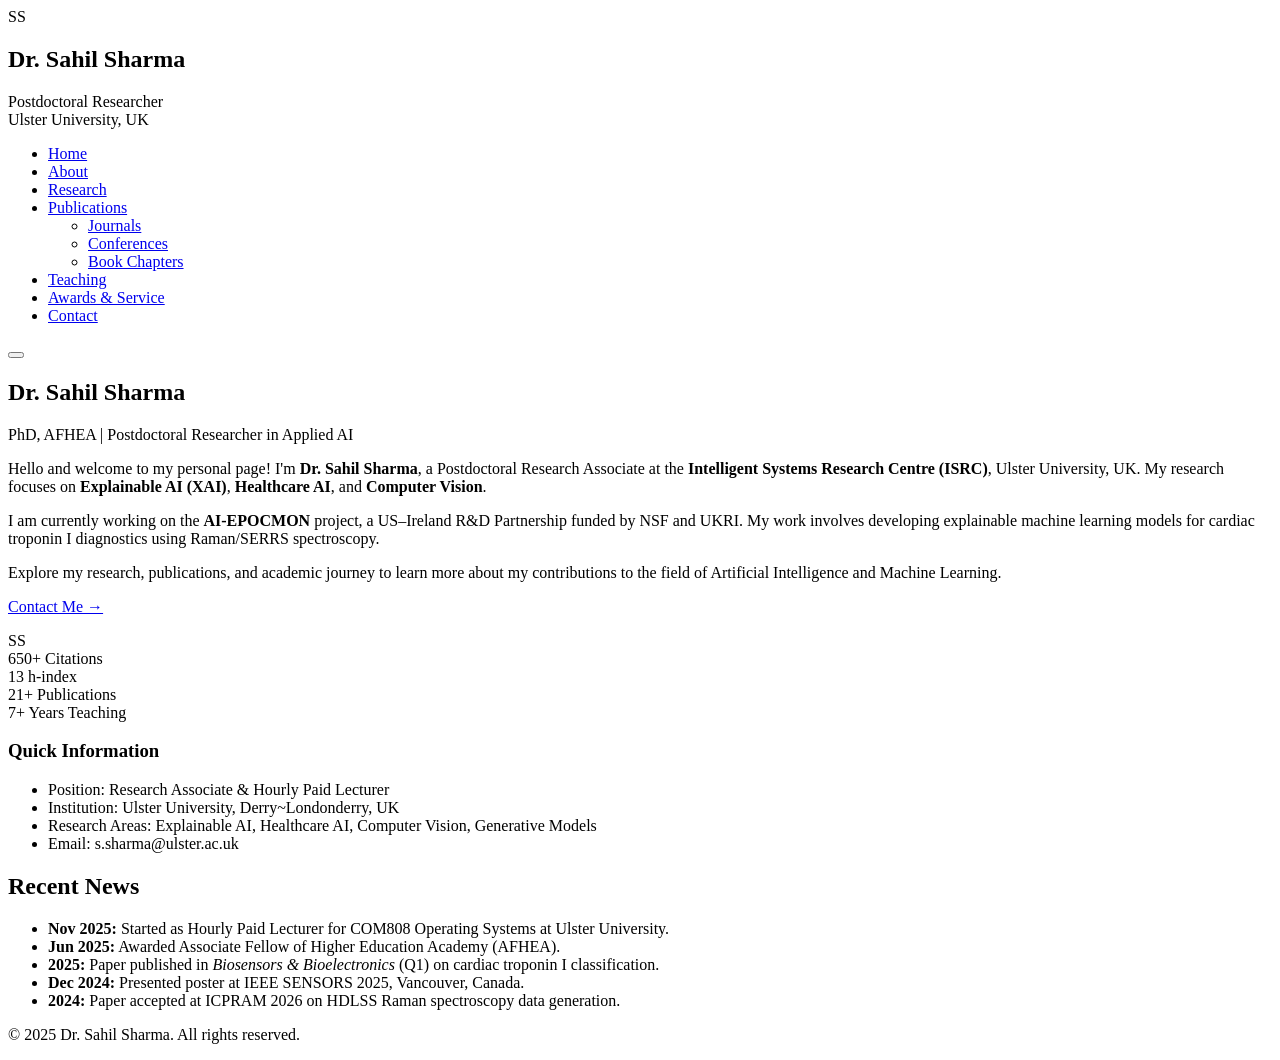
==== index.html @ d1b7b817 "Add files via upload" ====
<!DOCTYPE html>
<html lang="en">
<head>
  <meta charset="UTF-8">
  <meta name="viewport" content="width=device-width, initial-scale=1.0">
  <meta name="description" content="Dr. Sahil Sharma - Postdoctoral Researcher at Ulster University specializing in Explainable AI, Healthcare AI, and Computer Vision.">
  <title>Dr. Sahil Sharma | Home</title>
  <link rel="stylesheet" href="css/style.css">
  <link rel="icon" type="image/svg+xml" href="data:image/svg+xml,<svg xmlns='http://www.w3.org/2000/svg' viewBox='0 0 100 100'><text y='.9em' font-size='90'>🎓</text></svg>">
</head>
<body>
  <div class="page-wrapper">
    <!-- Sidebar Navigation -->
    <aside class="sidebar" id="sidebar">
      <div class="sidebar-header">
        <div class="profile-photo">
          <span class="profile-initials">SS</span>
        </div>
        <h1 class="sidebar-name">Dr. Sahil Sharma</h1>
        <p class="sidebar-title">Postdoctoral Researcher<br>Ulster University, UK</p>
      </div>
      
      <nav>
        <ul class="nav-menu">
          <li class="nav-item"><a href="index.html" class="nav-link active">Home</a></li>
          <li class="nav-item"><a href="about.html" class="nav-link">About</a></li>
          <li class="nav-item"><a href="research.html" class="nav-link">Research</a></li>
          <li class="nav-item">
            <a href="publications.html" class="nav-link">Publications</a>
            <ul class="nav-submenu">
              <li><a href="journals.html" class="nav-link">Journals</a></li>
              <li><a href="conferences.html" class="nav-link">Conferences</a></li>
              <li><a href="chapters.html" class="nav-link">Book Chapters</a></li>
            </ul>
          </li>
          <li class="nav-item"><a href="teaching.html" class="nav-link">Teaching</a></li>
          <li class="nav-item"><a href="awards.html" class="nav-link">Awards & Service</a></li>
          <li class="nav-item"><a href="contact.html" class="nav-link">Contact</a></li>
        </ul>
      </nav>
    </aside>

    <!-- Mobile Menu Toggle -->
    <button class="mobile-toggle" id="mobileToggle" aria-label="Toggle menu">
      <span></span>
      <span></span>
      <span></span>
    </button>

    <!-- Main Content -->
    <main class="main-content">
      <div class="content-wrapper">
        
        <section class="hero-section">
          <div class="hero-content">
            <h1>Dr. Sahil Sharma</h1>
            <p class="tagline">PhD, AFHEA | Postdoctoral Researcher in Applied AI</p>
            
            <p>
              Hello and welcome to my personal page! I'm <strong>Dr. Sahil Sharma</strong>, 
              a Postdoctoral Research Associate at the <strong>Intelligent Systems Research Centre (ISRC)</strong>, 
              Ulster University, UK. My research focuses on <strong>Explainable AI (XAI)</strong>, 
              <strong>Healthcare AI</strong>, and <strong>Computer Vision</strong>.
            </p>
            
            <p>
              I am currently working on the <strong>AI-EPOCMON</strong> project, a US–Ireland R&D Partnership 
              funded by NSF and UKRI. My work involves developing explainable machine learning models 
              for cardiac troponin I diagnostics using Raman/SERRS spectroscopy.
            </p>
            
            <p>
              Explore my research, publications, and academic journey to learn more about my contributions 
              to the field of Artificial Intelligence and Machine Learning.
            </p>
            
            <p><a href="contact.html">Contact Me →</a></p>
          </div>
          
          <div class="hero-image">
            <div class="hero-photo-placeholder">SS</div>
            <!-- Replace with actual photo: <img src="images/photo.jpg" alt="Dr. Sahil Sharma" class="hero-photo"> -->
          </div>
        </section>

        <!-- Quick Stats -->
        <div class="stats-grid">
          <div class="stat-box">
            <span class="stat-value">650+</span>
            <span class="stat-label">Citations</span>
          </div>
          <div class="stat-box">
            <span class="stat-value">13</span>
            <span class="stat-label">h-index</span>
          </div>
          <div class="stat-box">
            <span class="stat-value">21+</span>
            <span class="stat-label">Publications</span>
          </div>
          <div class="stat-box">
            <span class="stat-value">7+</span>
            <span class="stat-label">Years Teaching</span>
          </div>
        </div>

        <!-- Quick Info -->
        <div class="info-box">
          <h3>Quick Information</h3>
          <ul class="info-list">
            <li>
              <span class="info-label">Position:</span>
              <span class="info-value">Research Associate & Hourly Paid Lecturer</span>
            </li>
            <li>
              <span class="info-label">Institution:</span>
              <span class="info-value">Ulster University, Derry~Londonderry, UK</span>
            </li>
            <li>
              <span class="info-label">Research Areas:</span>
              <span class="info-value">Explainable AI, Healthcare AI, Computer Vision, Generative Models</span>
            </li>
            <li>
              <span class="info-label">Email:</span>
              <span class="info-value">s.sharma@ulster.ac.uk</span>
            </li>
          </ul>
        </div>

        <!-- Recent News -->
        <h2>Recent News</h2>
        <ul>
          <li><strong>Nov 2025:</strong> Started as Hourly Paid Lecturer for COM808 Operating Systems at Ulster University.</li>
          <li><strong>Jun 2025:</strong> Awarded Associate Fellow of Higher Education Academy (AFHEA).</li>
          <li><strong>2025:</strong> Paper published in <em>Biosensors & Bioelectronics</em> (Q1) on cardiac troponin I classification.</li>
          <li><strong>Dec 2024:</strong> Presented poster at IEEE SENSORS 2025, Vancouver, Canada.</li>
          <li><strong>2024:</strong> Paper accepted at ICPRAM 2026 on HDLSS Raman spectroscopy data generation.</li>
        </ul>

        <footer class="footer">
          <p>© 2025 Dr. Sahil Sharma. All rights reserved.</p>
        </footer>
      </div>
    </main>
  </div>

  <script>
    // Mobile menu toggle
    const mobileToggle = document.getElementById('mobileToggle');
    const sidebar = document.getElementById('sidebar');
    
    mobileToggle.addEventListener('click', () => {
      sidebar.classList.toggle('active');
    });
    
    // Close sidebar when clicking outside on mobile
    document.addEventListener('click', (e) => {
      if (window.innerWidth <= 768 && 
          !sidebar.contains(e.target) && 
          !mobileToggle.contains(e.target)) {
        sidebar.classList.remove('active');
      }
    });
  </script>
</body>
</html>
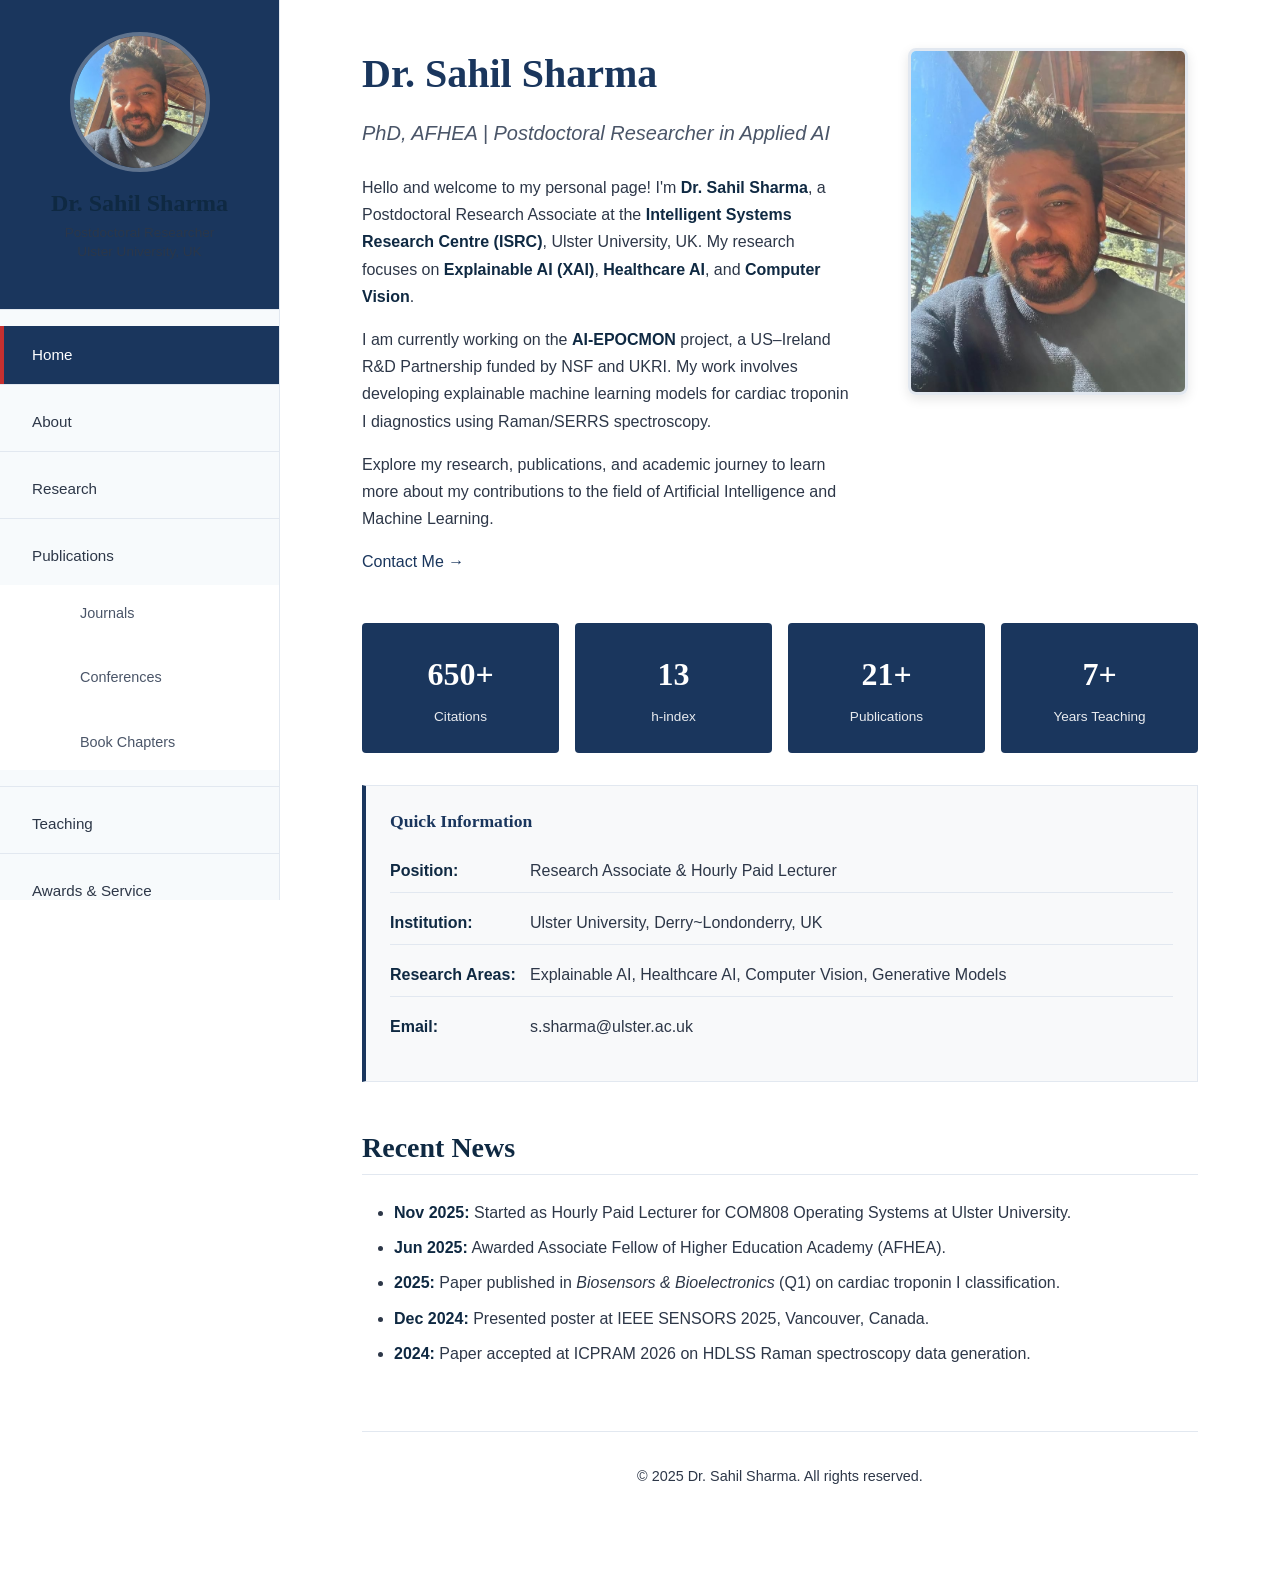
==== commit 50bd9dff: "Add files via upload" ====
--- a/index.html
+++ b/index.html
@@ -13,9 +13,7 @@
     <!-- Sidebar Navigation -->
     <aside class="sidebar" id="sidebar">
       <div class="sidebar-header">
-        <div class="profile-photo">
-          <span class="profile-initials">SS</span>
-        </div>
+        <img src="images/photo.jpeg" alt="Dr. Sahil Sharma" class="profile-photo">
         <h1 class="sidebar-name">Dr. Sahil Sharma</h1>
         <p class="sidebar-title">Postdoctoral Researcher<br>Ulster University, UK</p>
       </div>
@@ -78,8 +76,7 @@
           </div>
           
           <div class="hero-image">
-            <div class="hero-photo-placeholder">SS</div>
-            <!-- Replace with actual photo: <img src="images/photo.jpg" alt="Dr. Sahil Sharma" class="hero-photo"> -->
+            <img src="images/photo.jpeg" alt="Dr. Sahil Sharma" class="hero-photo">
           </div>
         </section>
 
--- a/css/style.css
+++ b/css/style.css
@@ -0,0 +1,881 @@
+/* =====================================================
+   Dr. Sahil Sharma - Academic Portfolio
+   Clean Academic Style with Sidebar Navigation
+   ===================================================== */
+
+/* Google Fonts */
+@import url('https://fonts.googleapis.com/css2?family=Crimson+Pro:ital,wght@0,400;0,500;0,600;0,700;1,400&family=Open+Sans:wght@400;500;600;700&display=swap');
+
+/* CSS Variables */
+:root {
+  /* Colors - Professional Academic Theme */
+  --color-primary: #1a365d;
+  --color-primary-light: #2c5282;
+  --color-primary-dark: #0f2942;
+  --color-accent: #c53030;
+  --color-accent-light: #e53e3e;
+  
+  --color-bg: #ffffff;
+  --color-bg-sidebar: #f7fafc;
+  --color-bg-alt: #f8f9fa;
+  --color-bg-card: #ffffff;
+  
+  --color-text: #2d3748;
+  --color-text-light: #4a5568;
+  --color-text-muted: #718096;
+  --color-text-inverse: #ffffff;
+  
+  --color-border: #e2e8f0;
+  --color-border-dark: #cbd5e0;
+  
+  /* Typography */
+  --font-heading: 'Crimson Pro', Georgia, serif;
+  --font-body: 'Open Sans', -apple-system, BlinkMacSystemFont, sans-serif;
+  
+  /* Layout */
+  --sidebar-width: 280px;
+  --content-max-width: 900px;
+  
+  /* Spacing */
+  --space-xs: 0.25rem;
+  --space-sm: 0.5rem;
+  --space-md: 1rem;
+  --space-lg: 1.5rem;
+  --space-xl: 2rem;
+  --space-2xl: 3rem;
+  --space-3xl: 4rem;
+  
+  /* Transitions */
+  --transition: 0.2s ease;
+}
+
+/* Reset */
+*, *::before, *::after {
+  box-sizing: border-box;
+  margin: 0;
+  padding: 0;
+}
+
+html {
+  scroll-behavior: smooth;
+}
+
+body {
+  font-family: var(--font-body);
+  font-size: 16px;
+  line-height: 1.7;
+  color: var(--color-text);
+  background: var(--color-bg);
+}
+
+/* Layout Container */
+.page-wrapper {
+  display: flex;
+  min-height: 100vh;
+}
+
+/* =====================================================
+   Sidebar Navigation
+   ===================================================== */
+.sidebar {
+  width: var(--sidebar-width);
+  background: var(--color-bg-sidebar);
+  border-right: 1px solid var(--color-border);
+  position: fixed;
+  top: 0;
+  left: 0;
+  height: 100vh;
+  overflow-y: auto;
+  z-index: 100;
+}
+
+.sidebar-header {
+  padding: var(--space-xl);
+  text-align: center;
+  border-bottom: 1px solid var(--color-border);
+  background: var(--color-primary);
+  color: var(--color-text-inverse);
+}
+
+.profile-photo {
+  width: 140px;
+  height: 140px;
+  border-radius: 50%;
+  object-fit: cover;
+  border: 4px solid rgba(255,255,255,0.3);
+  margin-bottom: var(--space-md);
+  margin-left: auto;
+  margin-right: auto;
+  display: block;
+}
+
+.profile-initials {
+  font-family: var(--font-heading);
+  font-size: 3.5rem;
+  font-weight: 600;
+  color: rgba(255,255,255,0.9);
+}
+
+.sidebar-name {
+  font-family: var(--font-heading);
+  font-size: 1.5rem;
+  font-weight: 600;
+  margin-bottom: var(--space-xs);
+}
+
+.sidebar-title {
+  font-size: 0.85rem;
+  opacity: 0.9;
+  line-height: 1.4;
+}
+
+/* Navigation */
+.nav-menu {
+  list-style: none;
+  padding: var(--space-md) 0;
+}
+
+.nav-item {
+  border-bottom: 1px solid var(--color-border);
+}
+
+.nav-item:last-child {
+  border-bottom: none;
+}
+
+.nav-link {
+  display: block;
+  padding: var(--space-md) var(--space-xl);
+  color: var(--color-text);
+  text-decoration: none;
+  font-size: 0.95rem;
+  font-weight: 500;
+  transition: var(--transition);
+  position: relative;
+}
+
+.nav-link:hover {
+  background: var(--color-border);
+  color: var(--color-primary);
+}
+
+.nav-link.active {
+  background: var(--color-primary);
+  color: var(--color-text-inverse);
+}
+
+.nav-link.active::before {
+  content: '';
+  position: absolute;
+  left: 0;
+  top: 0;
+  bottom: 0;
+  width: 4px;
+  background: var(--color-accent);
+}
+
+/* Sub-navigation */
+.nav-submenu {
+  list-style: none;
+  background: var(--color-bg);
+}
+
+.nav-submenu .nav-link {
+  padding-left: var(--space-2xl);
+  font-size: 0.9rem;
+  font-weight: 400;
+  color: var(--color-text-light);
+}
+
+.nav-submenu .nav-link:hover,
+.nav-submenu .nav-link.active {
+  background: var(--color-primary-light);
+  color: var(--color-text-inverse);
+}
+
+/* =====================================================
+   Main Content
+   ===================================================== */
+.main-content {
+  flex: 1;
+  margin-left: var(--sidebar-width);
+  min-height: 100vh;
+}
+
+.content-wrapper {
+  max-width: var(--content-max-width);
+  margin: 0 auto;
+  padding: var(--space-2xl) var(--space-xl);
+}
+
+/* Page Header */
+.page-header {
+  margin-bottom: var(--space-2xl);
+  padding-bottom: var(--space-lg);
+  border-bottom: 2px solid var(--color-primary);
+}
+
+.page-title {
+  font-family: var(--font-heading);
+  font-size: 2.25rem;
+  font-weight: 600;
+  color: var(--color-primary);
+  margin-bottom: var(--space-sm);
+}
+
+.page-subtitle {
+  font-size: 1.1rem;
+  color: var(--color-text-muted);
+}
+
+/* =====================================================
+   Typography
+   ===================================================== */
+h1, h2, h3, h4, h5, h6 {
+  font-family: var(--font-heading);
+  font-weight: 600;
+  line-height: 1.3;
+  color: var(--color-primary-dark);
+}
+
+h2 {
+  font-size: 1.75rem;
+  margin-top: var(--space-2xl);
+  margin-bottom: var(--space-lg);
+  padding-bottom: var(--space-sm);
+  border-bottom: 1px solid var(--color-border);
+}
+
+h3 {
+  font-size: 1.35rem;
+  margin-top: var(--space-xl);
+  margin-bottom: var(--space-md);
+  color: var(--color-primary);
+}
+
+h4 {
+  font-size: 1.1rem;
+  margin-top: var(--space-lg);
+  margin-bottom: var(--space-sm);
+}
+
+p {
+  margin-bottom: var(--space-md);
+  color: var(--color-text);
+}
+
+a {
+  color: var(--color-primary);
+  text-decoration: none;
+  transition: var(--transition);
+}
+
+a:hover {
+  color: var(--color-accent);
+  text-decoration: underline;
+}
+
+ul, ol {
+  margin-bottom: var(--space-md);
+  padding-left: var(--space-xl);
+}
+
+li {
+  margin-bottom: var(--space-sm);
+}
+
+strong {
+  font-weight: 600;
+  color: var(--color-primary-dark);
+}
+
+/* =====================================================
+   Home Page Styles
+   ===================================================== */
+.hero-section {
+  display: grid;
+  grid-template-columns: 1fr 300px;
+  gap: var(--space-2xl);
+  align-items: start;
+}
+
+.hero-content h1 {
+  font-size: 2.5rem;
+  color: var(--color-primary);
+  margin-bottom: var(--space-md);
+}
+
+.hero-content .tagline {
+  font-size: 1.25rem;
+  color: var(--color-text-light);
+  margin-bottom: var(--space-lg);
+  font-style: italic;
+}
+
+.hero-image {
+  text-align: center;
+}
+
+.hero-photo {
+  width: 100%;
+  max-width: 280px;
+  border-radius: 8px;
+  border: 3px solid var(--color-border);
+  box-shadow: 0 4px 12px rgba(0,0,0,0.1);
+}
+
+.hero-photo-placeholder {
+  width: 100%;
+  max-width: 280px;
+  aspect-ratio: 1;
+  background: linear-gradient(135deg, var(--color-primary), var(--color-primary-light));
+  border-radius: 8px;
+  display: flex;
+  align-items: center;
+  justify-content: center;
+  color: white;
+  font-family: var(--font-heading);
+  font-size: 5rem;
+  font-weight: 600;
+}
+
+/* Quick Info Box */
+.info-box {
+  background: var(--color-bg-alt);
+  border: 1px solid var(--color-border);
+  border-left: 4px solid var(--color-primary);
+  padding: var(--space-lg);
+  margin: var(--space-xl) 0;
+}
+
+.info-box h3 {
+  margin-top: 0;
+  font-size: 1.1rem;
+}
+
+.info-list {
+  list-style: none;
+  padding: 0;
+  margin: 0;
+}
+
+.info-list li {
+  display: flex;
+  padding: var(--space-sm) 0;
+  border-bottom: 1px solid var(--color-border);
+}
+
+.info-list li:last-child {
+  border-bottom: none;
+}
+
+.info-label {
+  font-weight: 600;
+  color: var(--color-primary-dark);
+  min-width: 140px;
+}
+
+.info-value {
+  color: var(--color-text);
+}
+
+/* Stats Grid */
+.stats-grid {
+  display: grid;
+  grid-template-columns: repeat(4, 1fr);
+  gap: var(--space-md);
+  margin: var(--space-xl) 0;
+}
+
+.stat-box {
+  background: var(--color-primary);
+  color: var(--color-text-inverse);
+  padding: var(--space-lg);
+  text-align: center;
+  border-radius: 4px;
+}
+
+.stat-value {
+  font-family: var(--font-heading);
+  font-size: 2rem;
+  font-weight: 700;
+  display: block;
+}
+
+.stat-label {
+  font-size: 0.85rem;
+  opacity: 0.9;
+  margin-top: var(--space-xs);
+}
+
+/* =====================================================
+   Publications Styles
+   ===================================================== */
+.pub-section {
+  margin-bottom: var(--space-2xl);
+}
+
+.pub-year {
+  font-family: var(--font-heading);
+  font-size: 1.5rem;
+  font-weight: 600;
+  color: var(--color-primary);
+  margin-top: var(--space-xl);
+  margin-bottom: var(--space-md);
+  padding-bottom: var(--space-sm);
+  border-bottom: 2px solid var(--color-accent);
+  display: inline-block;
+}
+
+.pub-list {
+  list-style: none;
+  padding: 0;
+}
+
+.pub-item {
+  padding: var(--space-md) 0;
+  border-bottom: 1px solid var(--color-border);
+  line-height: 1.6;
+}
+
+.pub-item:last-child {
+  border-bottom: none;
+}
+
+.pub-number {
+  display: inline-block;
+  background: var(--color-primary);
+  color: white;
+  font-size: 0.75rem;
+  font-weight: 600;
+  padding: 2px 8px;
+  border-radius: 3px;
+  margin-right: var(--space-sm);
+  vertical-align: top;
+}
+
+.pub-title {
+  font-weight: 600;
+  color: var(--color-primary-dark);
+}
+
+.pub-authors {
+  color: var(--color-text);
+}
+
+.pub-authors strong {
+  color: var(--color-accent);
+}
+
+.pub-venue {
+  font-style: italic;
+  color: var(--color-text-muted);
+}
+
+.pub-links {
+  margin-top: var(--space-sm);
+}
+
+.pub-link {
+  display: inline-block;
+  font-size: 0.8rem;
+  padding: 2px 10px;
+  background: var(--color-bg-alt);
+  border: 1px solid var(--color-border);
+  border-radius: 3px;
+  margin-right: var(--space-sm);
+  color: var(--color-primary);
+}
+
+.pub-link:hover {
+  background: var(--color-primary);
+  color: white;
+  text-decoration: none;
+}
+
+.pub-type-badge {
+  display: inline-block;
+  font-size: 0.7rem;
+  font-weight: 600;
+  text-transform: uppercase;
+  padding: 2px 8px;
+  border-radius: 3px;
+  margin-left: var(--space-sm);
+}
+
+.pub-type-badge.q1 {
+  background: #c6f6d5;
+  color: #22543d;
+}
+
+.pub-type-badge.sci {
+  background: #bee3f8;
+  color: #2a4365;
+}
+
+/* =====================================================
+   Experience / Timeline
+   ===================================================== */
+.timeline {
+  position: relative;
+  padding-left: var(--space-xl);
+}
+
+.timeline::before {
+  content: '';
+  position: absolute;
+  left: 0;
+  top: 0;
+  bottom: 0;
+  width: 3px;
+  background: var(--color-primary);
+}
+
+.timeline-item {
+  position: relative;
+  padding-bottom: var(--space-xl);
+  padding-left: var(--space-lg);
+}
+
+.timeline-item::before {
+  content: '';
+  position: absolute;
+  left: calc(-1 * var(--space-xl) - 6px);
+  top: 5px;
+  width: 15px;
+  height: 15px;
+  background: var(--color-accent);
+  border-radius: 50%;
+  border: 3px solid var(--color-bg);
+}
+
+.timeline-date {
+  font-family: var(--font-heading);
+  font-size: 0.9rem;
+  font-weight: 600;
+  color: var(--color-primary);
+  margin-bottom: var(--space-xs);
+}
+
+.timeline-title {
+  font-size: 1.1rem;
+  font-weight: 600;
+  color: var(--color-primary-dark);
+  margin-bottom: var(--space-xs);
+}
+
+.timeline-org {
+  font-style: italic;
+  color: var(--color-text-muted);
+  margin-bottom: var(--space-sm);
+}
+
+.timeline-desc {
+  color: var(--color-text-light);
+  font-size: 0.95rem;
+}
+
+/* =====================================================
+   Cards Grid
+   ===================================================== */
+.cards-grid {
+  display: grid;
+  grid-template-columns: repeat(auto-fit, minmax(280px, 1fr));
+  gap: var(--space-lg);
+  margin: var(--space-xl) 0;
+}
+
+.card {
+  background: var(--color-bg-card);
+  border: 1px solid var(--color-border);
+  border-radius: 4px;
+  padding: var(--space-lg);
+  transition: var(--transition);
+}
+
+.card:hover {
+  border-color: var(--color-primary);
+  box-shadow: 0 4px 12px rgba(0,0,0,0.08);
+}
+
+.card-title {
+  font-family: var(--font-heading);
+  font-size: 1.1rem;
+  font-weight: 600;
+  color: var(--color-primary);
+  margin-bottom: var(--space-sm);
+}
+
+.card-subtitle {
+  font-size: 0.85rem;
+  color: var(--color-text-muted);
+  margin-bottom: var(--space-md);
+}
+
+.card-content {
+  font-size: 0.95rem;
+  color: var(--color-text-light);
+}
+
+/* =====================================================
+   Awards Section
+   ===================================================== */
+.award-item {
+  display: flex;
+  gap: var(--space-lg);
+  padding: var(--space-md) 0;
+  border-bottom: 1px solid var(--color-border);
+}
+
+.award-year {
+  font-family: var(--font-heading);
+  font-size: 1rem;
+  font-weight: 600;
+  color: var(--color-primary);
+  min-width: 60px;
+}
+
+.award-content h4 {
+  font-size: 1rem;
+  margin: 0 0 var(--space-xs) 0;
+}
+
+.award-content p {
+  font-size: 0.9rem;
+  color: var(--color-text-muted);
+  margin: 0;
+}
+
+/* =====================================================
+   Contact Page
+   ===================================================== */
+.contact-grid {
+  display: grid;
+  grid-template-columns: 1fr 1fr;
+  gap: var(--space-2xl);
+  margin-top: var(--space-xl);
+}
+
+.contact-info h3 {
+  margin-top: 0;
+}
+
+.contact-item {
+  display: flex;
+  align-items: flex-start;
+  gap: var(--space-md);
+  margin-bottom: var(--space-lg);
+}
+
+.contact-icon {
+  width: 40px;
+  height: 40px;
+  background: var(--color-primary);
+  color: white;
+  border-radius: 4px;
+  display: flex;
+  align-items: center;
+  justify-content: center;
+  flex-shrink: 0;
+}
+
+.contact-icon svg {
+  width: 20px;
+  height: 20px;
+}
+
+.contact-details h4 {
+  font-size: 0.9rem;
+  margin: 0 0 var(--space-xs) 0;
+  color: var(--color-text-muted);
+}
+
+.contact-details p {
+  margin: 0;
+  font-size: 1rem;
+}
+
+.social-links {
+  display: flex;
+  gap: var(--space-sm);
+  margin-top: var(--space-lg);
+}
+
+.social-link {
+  display: flex;
+  align-items: center;
+  justify-content: center;
+  width: 44px;
+  height: 44px;
+  background: var(--color-bg-alt);
+  border: 1px solid var(--color-border);
+  border-radius: 4px;
+  color: var(--color-primary);
+  transition: var(--transition);
+}
+
+.social-link:hover {
+  background: var(--color-primary);
+  color: white;
+  text-decoration: none;
+}
+
+.social-link svg {
+  width: 22px;
+  height: 22px;
+}
+
+/* =====================================================
+   Tables
+   ===================================================== */
+.data-table {
+  width: 100%;
+  border-collapse: collapse;
+  margin: var(--space-lg) 0;
+}
+
+.data-table th,
+.data-table td {
+  padding: var(--space-sm) var(--space-md);
+  text-align: left;
+  border-bottom: 1px solid var(--color-border);
+}
+
+.data-table th {
+  background: var(--color-primary);
+  color: white;
+  font-weight: 600;
+}
+
+.data-table tr:hover {
+  background: var(--color-bg-alt);
+}
+
+/* =====================================================
+   Utility Classes
+   ===================================================== */
+.text-center { text-align: center; }
+.text-right { text-align: right; }
+.text-muted { color: var(--color-text-muted); }
+.text-accent { color: var(--color-accent); }
+.text-primary { color: var(--color-primary); }
+
+.mt-0 { margin-top: 0; }
+.mt-sm { margin-top: var(--space-sm); }
+.mt-md { margin-top: var(--space-md); }
+.mt-lg { margin-top: var(--space-lg); }
+.mt-xl { margin-top: var(--space-xl); }
+
+.mb-0 { margin-bottom: 0; }
+.mb-sm { margin-bottom: var(--space-sm); }
+.mb-md { margin-bottom: var(--space-md); }
+.mb-lg { margin-bottom: var(--space-lg); }
+.mb-xl { margin-bottom: var(--space-xl); }
+
+/* =====================================================
+   Footer
+   ===================================================== */
+.footer {
+  margin-top: var(--space-3xl);
+  padding: var(--space-xl) 0;
+  border-top: 1px solid var(--color-border);
+  text-align: center;
+  color: var(--color-text-muted);
+  font-size: 0.9rem;
+}
+
+/* =====================================================
+   Mobile Menu Toggle
+   ===================================================== */
+.mobile-toggle {
+  display: none;
+  position: fixed;
+  top: var(--space-md);
+  left: var(--space-md);
+  z-index: 200;
+  width: 44px;
+  height: 44px;
+  background: var(--color-primary);
+  border: none;
+  border-radius: 4px;
+  cursor: pointer;
+  flex-direction: column;
+  align-items: center;
+  justify-content: center;
+  gap: 5px;
+}
+
+.mobile-toggle span {
+  width: 24px;
+  height: 2px;
+  background: white;
+  transition: var(--transition);
+}
+
+/* =====================================================
+   Responsive Design
+   ===================================================== */
+@media (max-width: 1024px) {
+  .hero-section {
+    grid-template-columns: 1fr;
+  }
+  
+  .hero-image {
+    order: -1;
+  }
+  
+  .stats-grid {
+    grid-template-columns: repeat(2, 1fr);
+  }
+  
+  .contact-grid {
+    grid-template-columns: 1fr;
+  }
+}
+
+@media (max-width: 768px) {
+  .mobile-toggle {
+    display: flex;
+  }
+  
+  .sidebar {
+    transform: translateX(-100%);
+    transition: transform 0.3s ease;
+  }
+  
+  .sidebar.active {
+    transform: translateX(0);
+  }
+  
+  .main-content {
+    margin-left: 0;
+  }
+  
+  .content-wrapper {
+    padding: var(--space-xl) var(--space-md);
+    padding-top: calc(var(--space-xl) + 60px);
+  }
+  
+  .page-title {
+    font-size: 1.75rem;
+  }
+  
+  .stats-grid {
+    grid-template-columns: repeat(2, 1fr);
+  }
+  
+  .award-item {
+    flex-direction: column;
+    gap: var(--space-sm);
+  }
+}
+
+@media (max-width: 480px) {
+  .stats-grid {
+    grid-template-columns: 1fr;
+  }
+  
+  .cards-grid {
+    grid-template-columns: 1fr;
+  }
+}
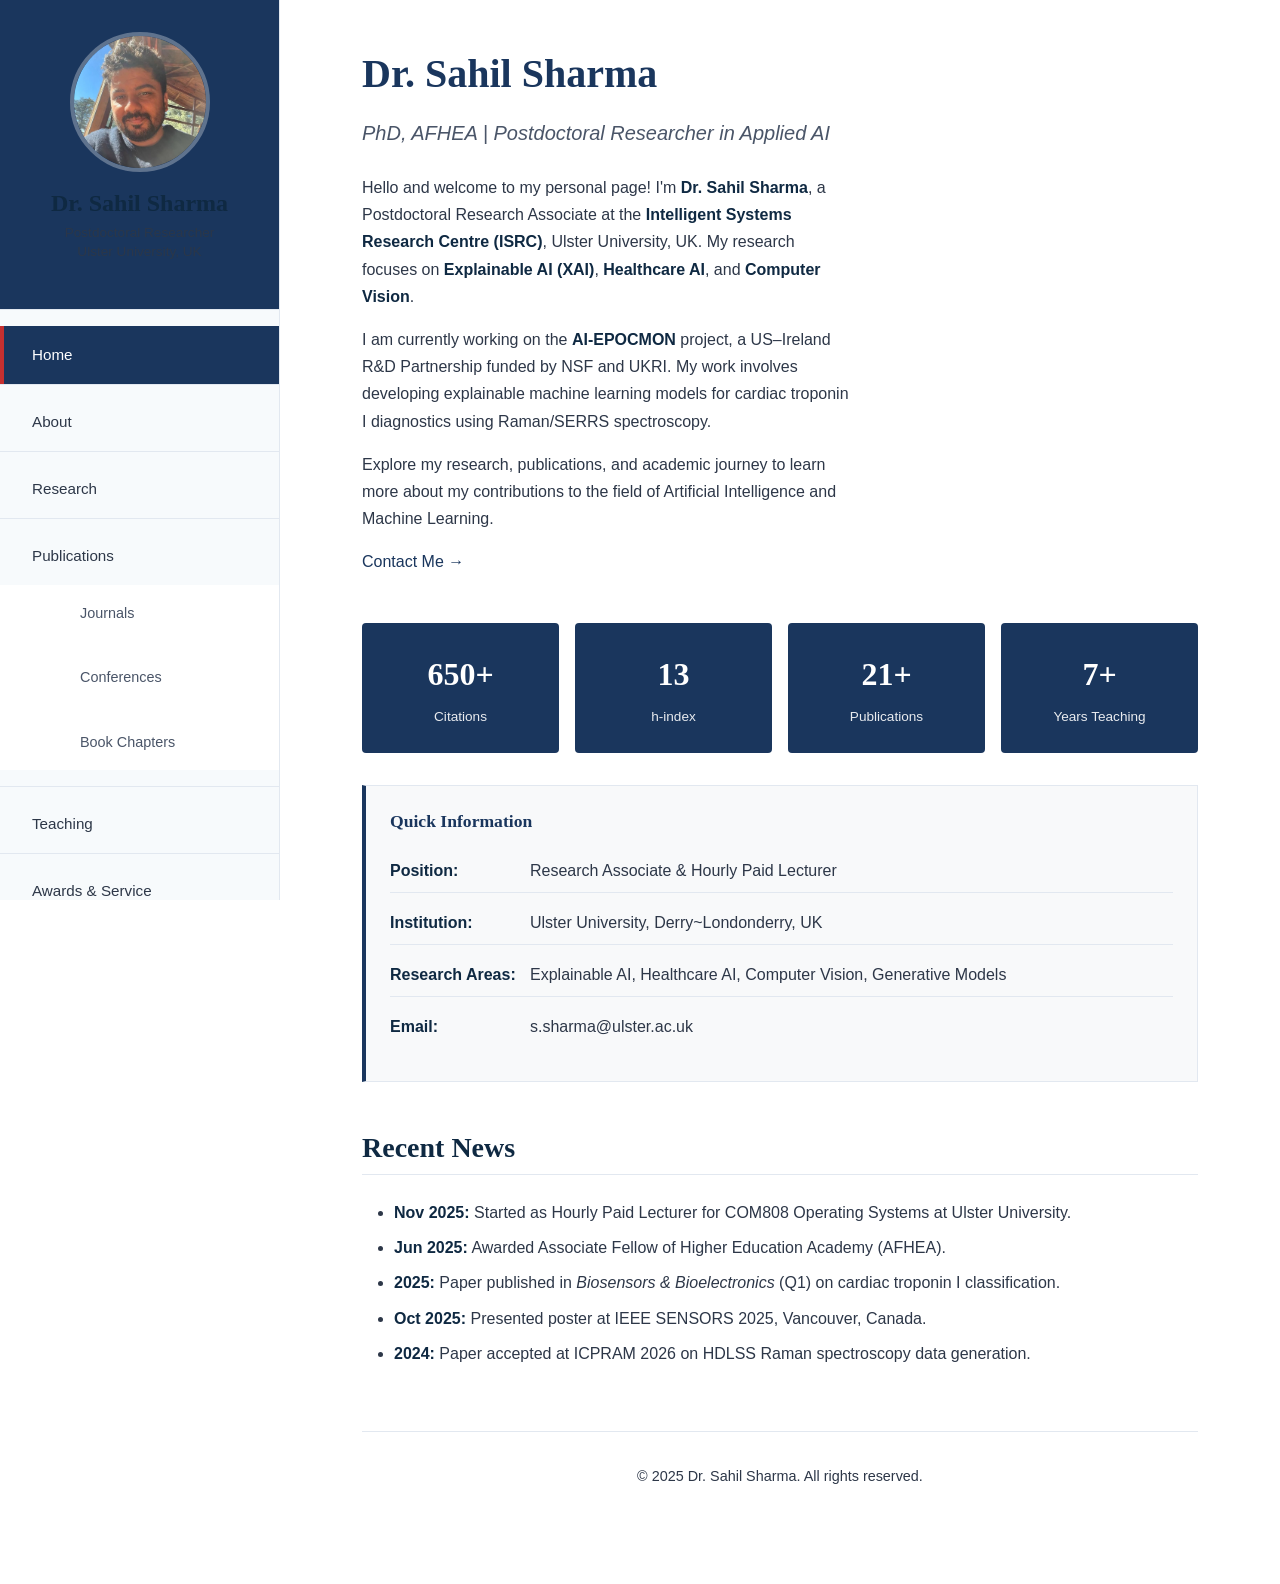
==== commit cd7c5e36: "Update index.html" ====
--- a/index.html
+++ b/index.html
@@ -49,7 +49,7 @@
     <main class="main-content">
       <div class="content-wrapper">
         
-        <section class="hero-section">
+        <section class="hero-section hero-single">
           <div class="hero-content">
             <h1>Dr. Sahil Sharma</h1>
             <p class="tagline">PhD, AFHEA | Postdoctoral Researcher in Applied AI</p>
@@ -73,10 +73,6 @@
             </p>
             
             <p><a href="contact.html">Contact Me →</a></p>
-          </div>
-          
-          <div class="hero-image">
-            <img src="images/photo.jpeg" alt="Dr. Sahil Sharma" class="hero-photo">
           </div>
         </section>
 
@@ -129,7 +125,7 @@
           <li><strong>Nov 2025:</strong> Started as Hourly Paid Lecturer for COM808 Operating Systems at Ulster University.</li>
           <li><strong>Jun 2025:</strong> Awarded Associate Fellow of Higher Education Academy (AFHEA).</li>
           <li><strong>2025:</strong> Paper published in <em>Biosensors & Bioelectronics</em> (Q1) on cardiac troponin I classification.</li>
-          <li><strong>Dec 2024:</strong> Presented poster at IEEE SENSORS 2025, Vancouver, Canada.</li>
+          <li><strong>Oct 2025:</strong> Presented poster at IEEE SENSORS 2025, Vancouver, Canada.</li>
           <li><strong>2024:</strong> Paper accepted at ICPRAM 2026 on HDLSS Raman spectroscopy data generation.</li>
         </ul>
 
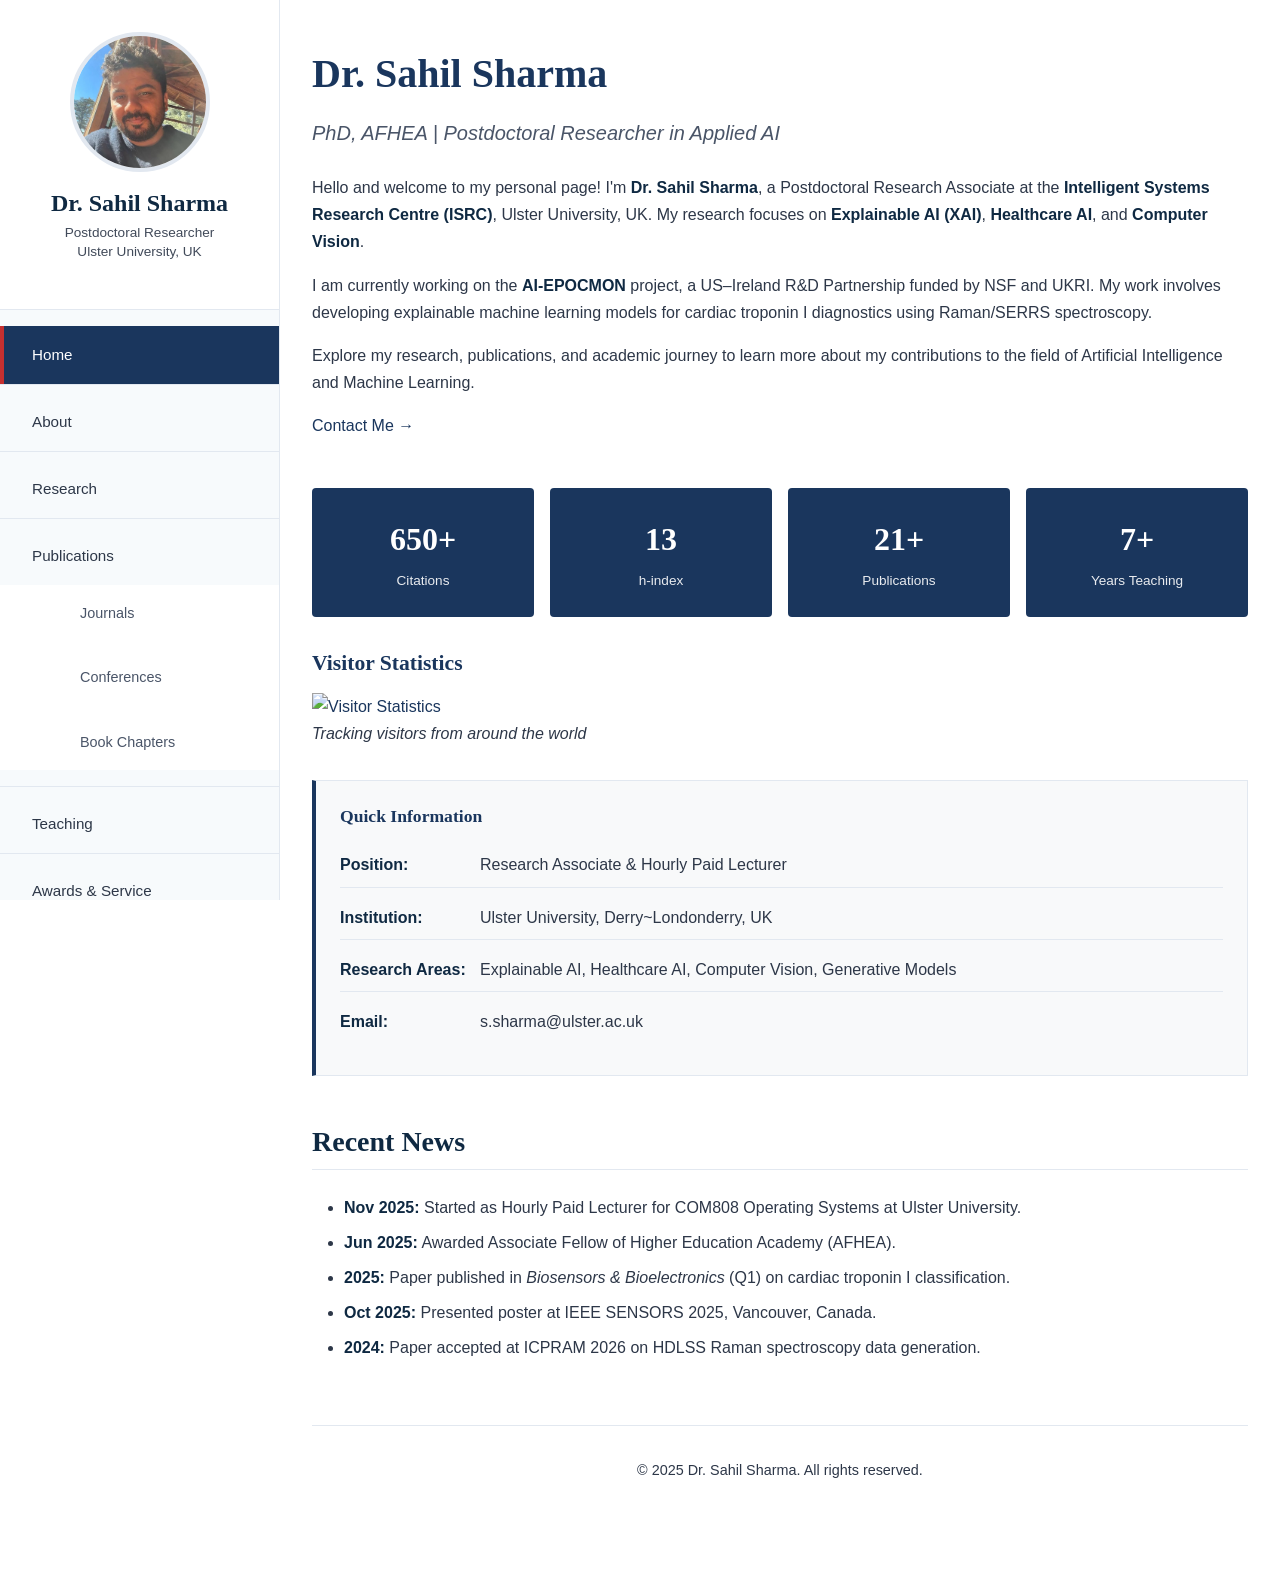
==== commit df011357: "Update index.html" ====
--- a/index.html
+++ b/index.html
@@ -96,6 +96,22 @@
           </div>
         </div>
 
+        <!-- Visitor Statistics -->
+        <div class="visitor-stats-section">
+          <h3>Visitor Statistics</h3>
+          <div class="visitor-stats-container">
+            <a href="https://info.flagcounter.com/HdFm" target="_blank" rel="noopener">
+              <img src="https://s01.flagcounter.com/count2/HdFm/bg_FFFFFF/txt_1A365D/border_E2E8F0/columns_3/maxflags_12/viewers_3/labels_1/pageviews_1/flags_0/percent_0/" 
+                   alt="Visitor Statistics" 
+                   class="flag-counter-img"
+                   loading="lazy">
+            </a>
+          </div>
+          <p class="visitor-note">
+            <em>Tracking visitors from around the world</em>
+          </p>
+        </div>
+
         <!-- Quick Info -->
         <div class="info-box">
           <h3>Quick Information</h3>
--- a/css/style.css
+++ b/css/style.css
@@ -93,16 +93,17 @@
   padding: var(--space-xl);
   text-align: center;
   border-bottom: 1px solid var(--color-border);
-  background: var(--color-primary);
-  color: var(--color-text-inverse);
-}
+  background: var(--color-bg);     /* white */
+  color: var(--color-text);        /* readable on white */
+}
+
 
 .profile-photo {
   width: 140px;
   height: 140px;
   border-radius: 50%;
   object-fit: cover;
-  border: 4px solid rgba(255,255,255,0.3);
+  border: 4px solid var(--color-border); /* visible on white */
   margin-bottom: var(--space-md);
   margin-left: auto;
   margin-right: auto;
@@ -203,10 +204,11 @@
 }
 
 .content-wrapper {
-  max-width: var(--content-max-width);
-  margin: 0 auto;
+  max-width: 100%;
+  margin: 0;
   padding: var(--space-2xl) var(--space-xl);
 }
+
 
 /* Page Header */
 .page-header {
@@ -294,9 +296,13 @@
    ===================================================== */
 .hero-section {
   display: grid;
-  grid-template-columns: 1fr 300px;
+  grid-template-columns: 1fr 300px; /* keep for pages that have a right image */
   gap: var(--space-2xl);
   align-items: start;
+}
+
+.hero-section.hero-single {
+  grid-template-columns: 1fr; /* Home page: make text full width */
 }
 
 .hero-content h1 {
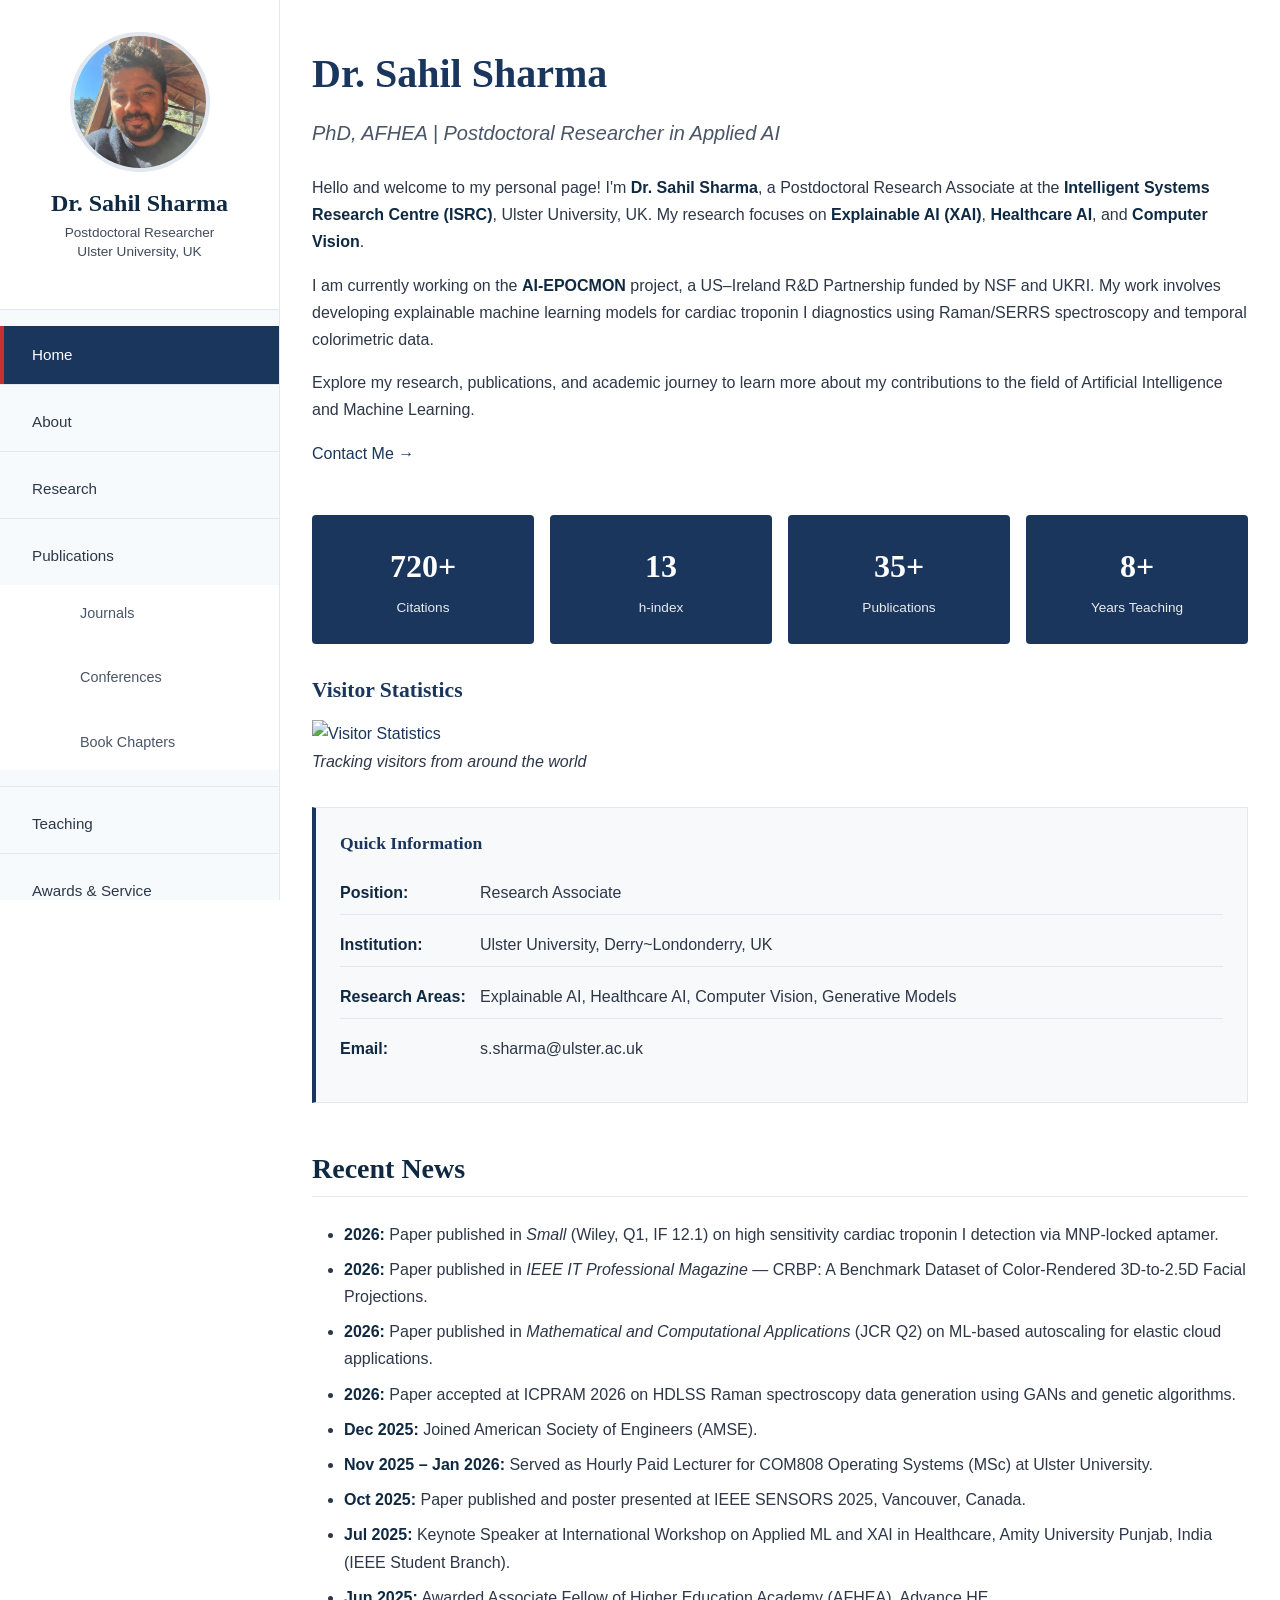
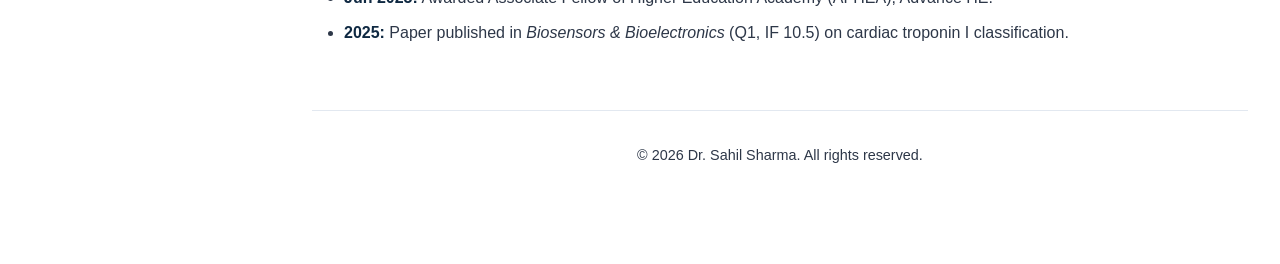
==== commit bf8f219e: "Update index.html" ====
--- a/index.html
+++ b/index.html
@@ -64,7 +64,7 @@
             <p>
               I am currently working on the <strong>AI-EPOCMON</strong> project, a US–Ireland R&D Partnership 
               funded by NSF and UKRI. My work involves developing explainable machine learning models 
-              for cardiac troponin I diagnostics using Raman/SERRS spectroscopy.
+              for cardiac troponin I diagnostics using Raman/SERRS spectroscopy and temporal colorimetric data.
             </p>
             
             <p>
@@ -79,7 +79,7 @@
         <!-- Quick Stats -->
         <div class="stats-grid">
           <div class="stat-box">
-            <span class="stat-value">650+</span>
+            <span class="stat-value">720+</span>
             <span class="stat-label">Citations</span>
           </div>
           <div class="stat-box">
@@ -87,11 +87,11 @@
             <span class="stat-label">h-index</span>
           </div>
           <div class="stat-box">
-            <span class="stat-value">21+</span>
+            <span class="stat-value">35+</span>
             <span class="stat-label">Publications</span>
           </div>
           <div class="stat-box">
-            <span class="stat-value">7+</span>
+            <span class="stat-value">8+</span>
             <span class="stat-label">Years Teaching</span>
           </div>
         </div>
@@ -118,7 +118,7 @@
           <ul class="info-list">
             <li>
               <span class="info-label">Position:</span>
-              <span class="info-value">Research Associate & Hourly Paid Lecturer</span>
+              <span class="info-value">Research Associate</span>
             </li>
             <li>
               <span class="info-label">Institution:</span>
@@ -138,34 +138,31 @@
         <!-- Recent News -->
         <h2>Recent News</h2>
         <ul>
-          <li><strong>Nov 2025:</strong> Started as Hourly Paid Lecturer for COM808 Operating Systems at Ulster University.</li>
-          <li><strong>Jun 2025:</strong> Awarded Associate Fellow of Higher Education Academy (AFHEA).</li>
-          <li><strong>2025:</strong> Paper published in <em>Biosensors & Bioelectronics</em> (Q1) on cardiac troponin I classification.</li>
-          <li><strong>Oct 2025:</strong> Presented poster at IEEE SENSORS 2025, Vancouver, Canada.</li>
-          <li><strong>2024:</strong> Paper accepted at ICPRAM 2026 on HDLSS Raman spectroscopy data generation.</li>
+          <li><strong>2026:</strong> Paper published in <em>Small</em> (Wiley, Q1, IF 12.1) on high sensitivity cardiac troponin I detection via MNP-locked aptamer.</li>
+          <li><strong>2026:</strong> Paper published in <em>IEEE IT Professional Magazine</em> — CRBP: A Benchmark Dataset of Color-Rendered 3D-to-2.5D Facial Projections.</li>
+          <li><strong>2026:</strong> Paper published in <em>Mathematical and Computational Applications</em> (JCR Q2) on ML-based autoscaling for elastic cloud applications.</li>
+          <li><strong>2026:</strong> Paper accepted at ICPRAM 2026 on HDLSS Raman spectroscopy data generation using GANs and genetic algorithms.</li>
+          <li><strong>Dec 2025:</strong> Joined American Society of Engineers (AMSE).</li>
+          <li><strong>Nov 2025 – Jan 2026:</strong> Served as Hourly Paid Lecturer for COM808 Operating Systems (MSc) at Ulster University.</li>
+          <li><strong>Oct 2025:</strong> Paper published and poster presented at IEEE SENSORS 2025, Vancouver, Canada.</li>
+          <li><strong>Jul 2025:</strong> Keynote Speaker at International Workshop on Applied ML and XAI in Healthcare, Amity University Punjab, India (IEEE Student Branch).</li>
+          <li><strong>Jun 2025:</strong> Awarded Associate Fellow of Higher Education Academy (AFHEA), Advance HE.</li>
+          <li><strong>2025:</strong> Paper published in <em>Biosensors &amp; Bioelectronics</em> (Q1, IF 10.5) on cardiac troponin I classification.</li>
         </ul>
 
         <footer class="footer">
-          <p>© 2025 Dr. Sahil Sharma. All rights reserved.</p>
+          <p>&copy; 2026 Dr. Sahil Sharma. All rights reserved.</p>
         </footer>
       </div>
     </main>
   </div>
 
   <script>
-    // Mobile menu toggle
     const mobileToggle = document.getElementById('mobileToggle');
     const sidebar = document.getElementById('sidebar');
-    
-    mobileToggle.addEventListener('click', () => {
-      sidebar.classList.toggle('active');
-    });
-    
-    // Close sidebar when clicking outside on mobile
+    mobileToggle.addEventListener('click', () => { sidebar.classList.toggle('active'); });
     document.addEventListener('click', (e) => {
-      if (window.innerWidth <= 768 && 
-          !sidebar.contains(e.target) && 
-          !mobileToggle.contains(e.target)) {
+      if (window.innerWidth <= 768 && !sidebar.contains(e.target) && !mobileToggle.contains(e.target)) {
         sidebar.classList.remove('active');
       }
     });
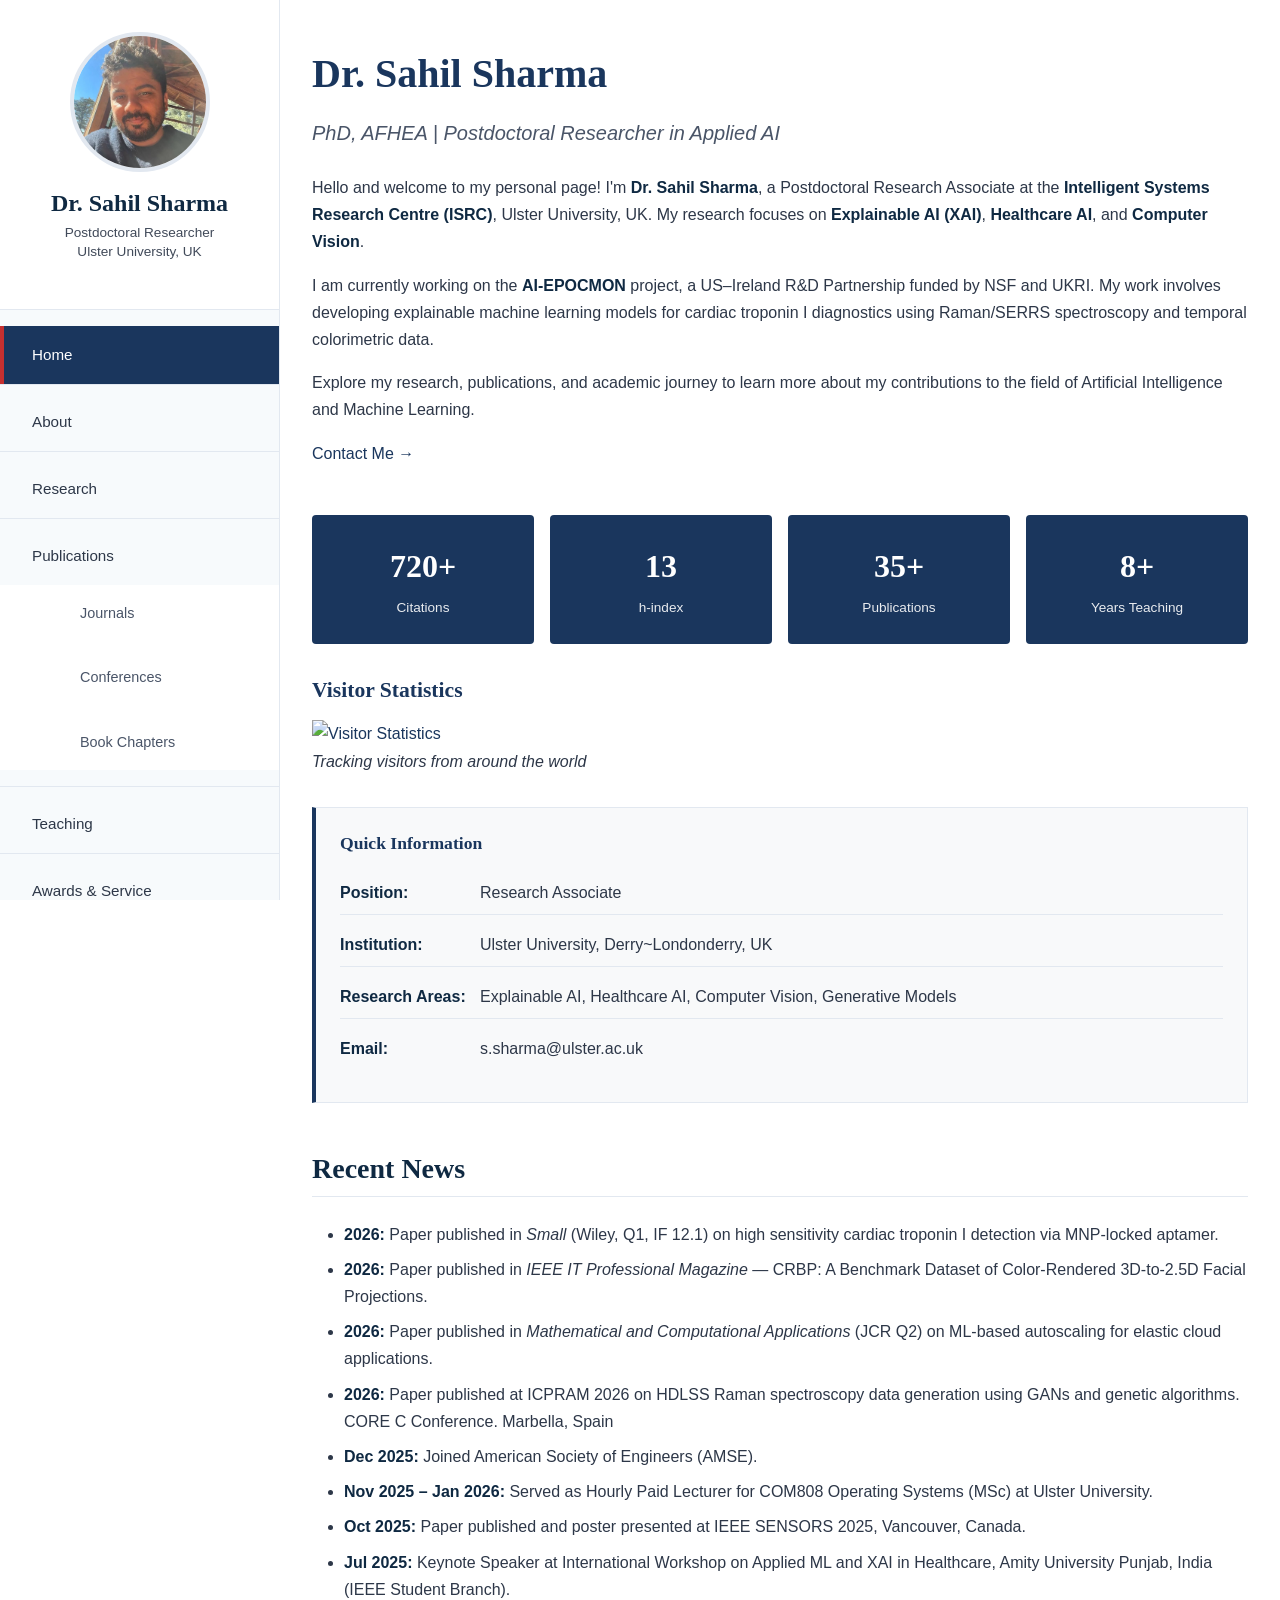
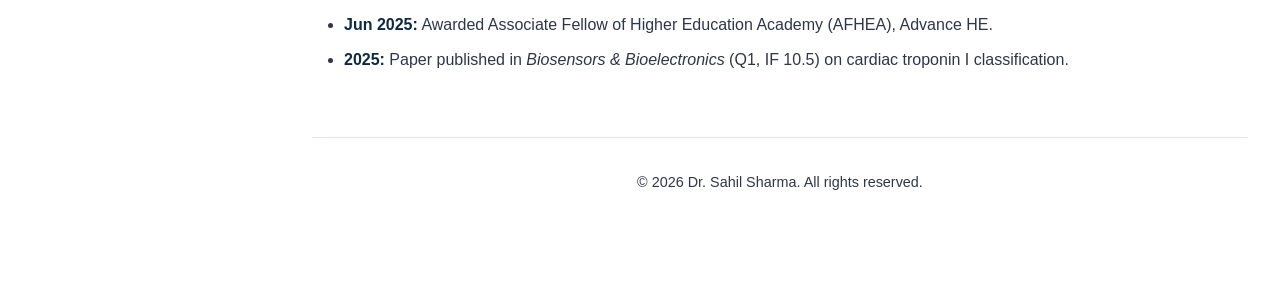
==== commit 6b34501b: "Update index.html" ====
--- a/index.html
+++ b/index.html
@@ -141,7 +141,7 @@
           <li><strong>2026:</strong> Paper published in <em>Small</em> (Wiley, Q1, IF 12.1) on high sensitivity cardiac troponin I detection via MNP-locked aptamer.</li>
           <li><strong>2026:</strong> Paper published in <em>IEEE IT Professional Magazine</em> — CRBP: A Benchmark Dataset of Color-Rendered 3D-to-2.5D Facial Projections.</li>
           <li><strong>2026:</strong> Paper published in <em>Mathematical and Computational Applications</em> (JCR Q2) on ML-based autoscaling for elastic cloud applications.</li>
-          <li><strong>2026:</strong> Paper accepted at ICPRAM 2026 on HDLSS Raman spectroscopy data generation using GANs and genetic algorithms.</li>
+          <li><strong>2026:</strong> Paper published at ICPRAM 2026 on HDLSS Raman spectroscopy data generation using GANs and genetic algorithms. CORE C Conference. Marbella, Spain </li>
           <li><strong>Dec 2025:</strong> Joined American Society of Engineers (AMSE).</li>
           <li><strong>Nov 2025 – Jan 2026:</strong> Served as Hourly Paid Lecturer for COM808 Operating Systems (MSc) at Ulster University.</li>
           <li><strong>Oct 2025:</strong> Paper published and poster presented at IEEE SENSORS 2025, Vancouver, Canada.</li>
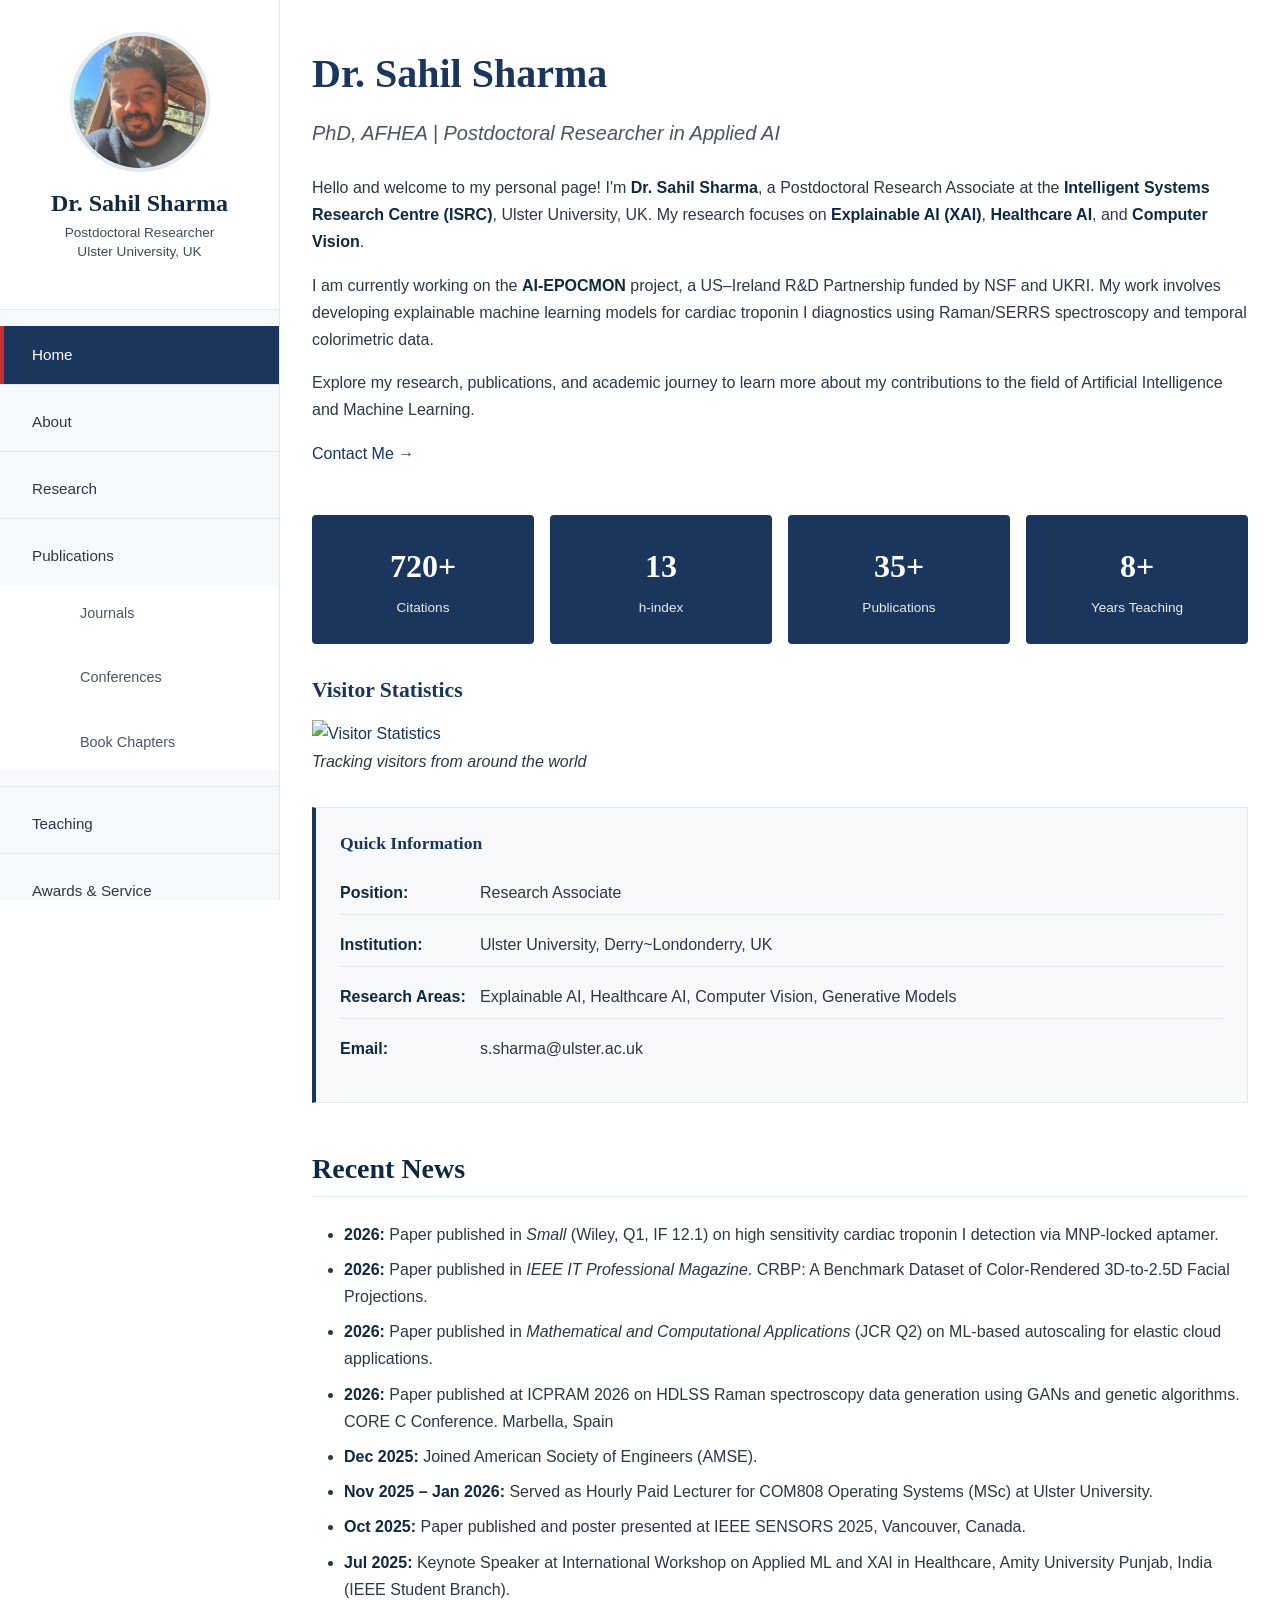
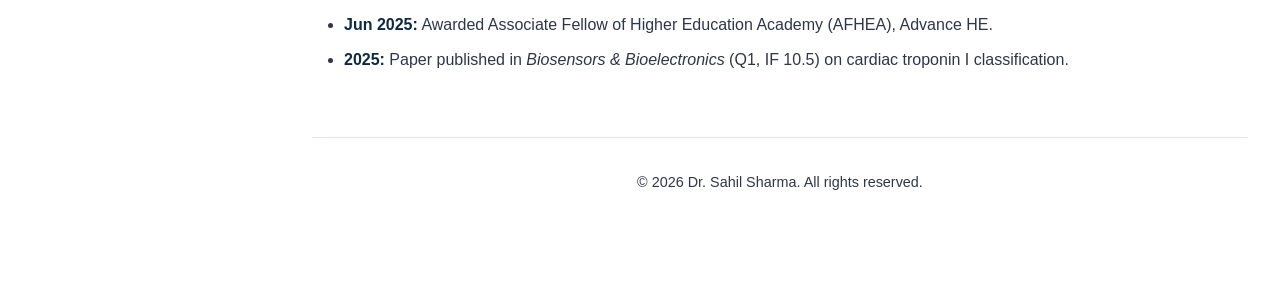
==== commit 6a41eb6e: "Update index.html" ====
--- a/index.html
+++ b/index.html
@@ -139,7 +139,7 @@
         <h2>Recent News</h2>
         <ul>
           <li><strong>2026:</strong> Paper published in <em>Small</em> (Wiley, Q1, IF 12.1) on high sensitivity cardiac troponin I detection via MNP-locked aptamer.</li>
-          <li><strong>2026:</strong> Paper published in <em>IEEE IT Professional Magazine</em> — CRBP: A Benchmark Dataset of Color-Rendered 3D-to-2.5D Facial Projections.</li>
+          <li><strong>2026:</strong> Paper published in <em>IEEE IT Professional Magazine</em>. CRBP: A Benchmark Dataset of Color-Rendered 3D-to-2.5D Facial Projections.</li>
           <li><strong>2026:</strong> Paper published in <em>Mathematical and Computational Applications</em> (JCR Q2) on ML-based autoscaling for elastic cloud applications.</li>
           <li><strong>2026:</strong> Paper published at ICPRAM 2026 on HDLSS Raman spectroscopy data generation using GANs and genetic algorithms. CORE C Conference. Marbella, Spain </li>
           <li><strong>Dec 2025:</strong> Joined American Society of Engineers (AMSE).</li>
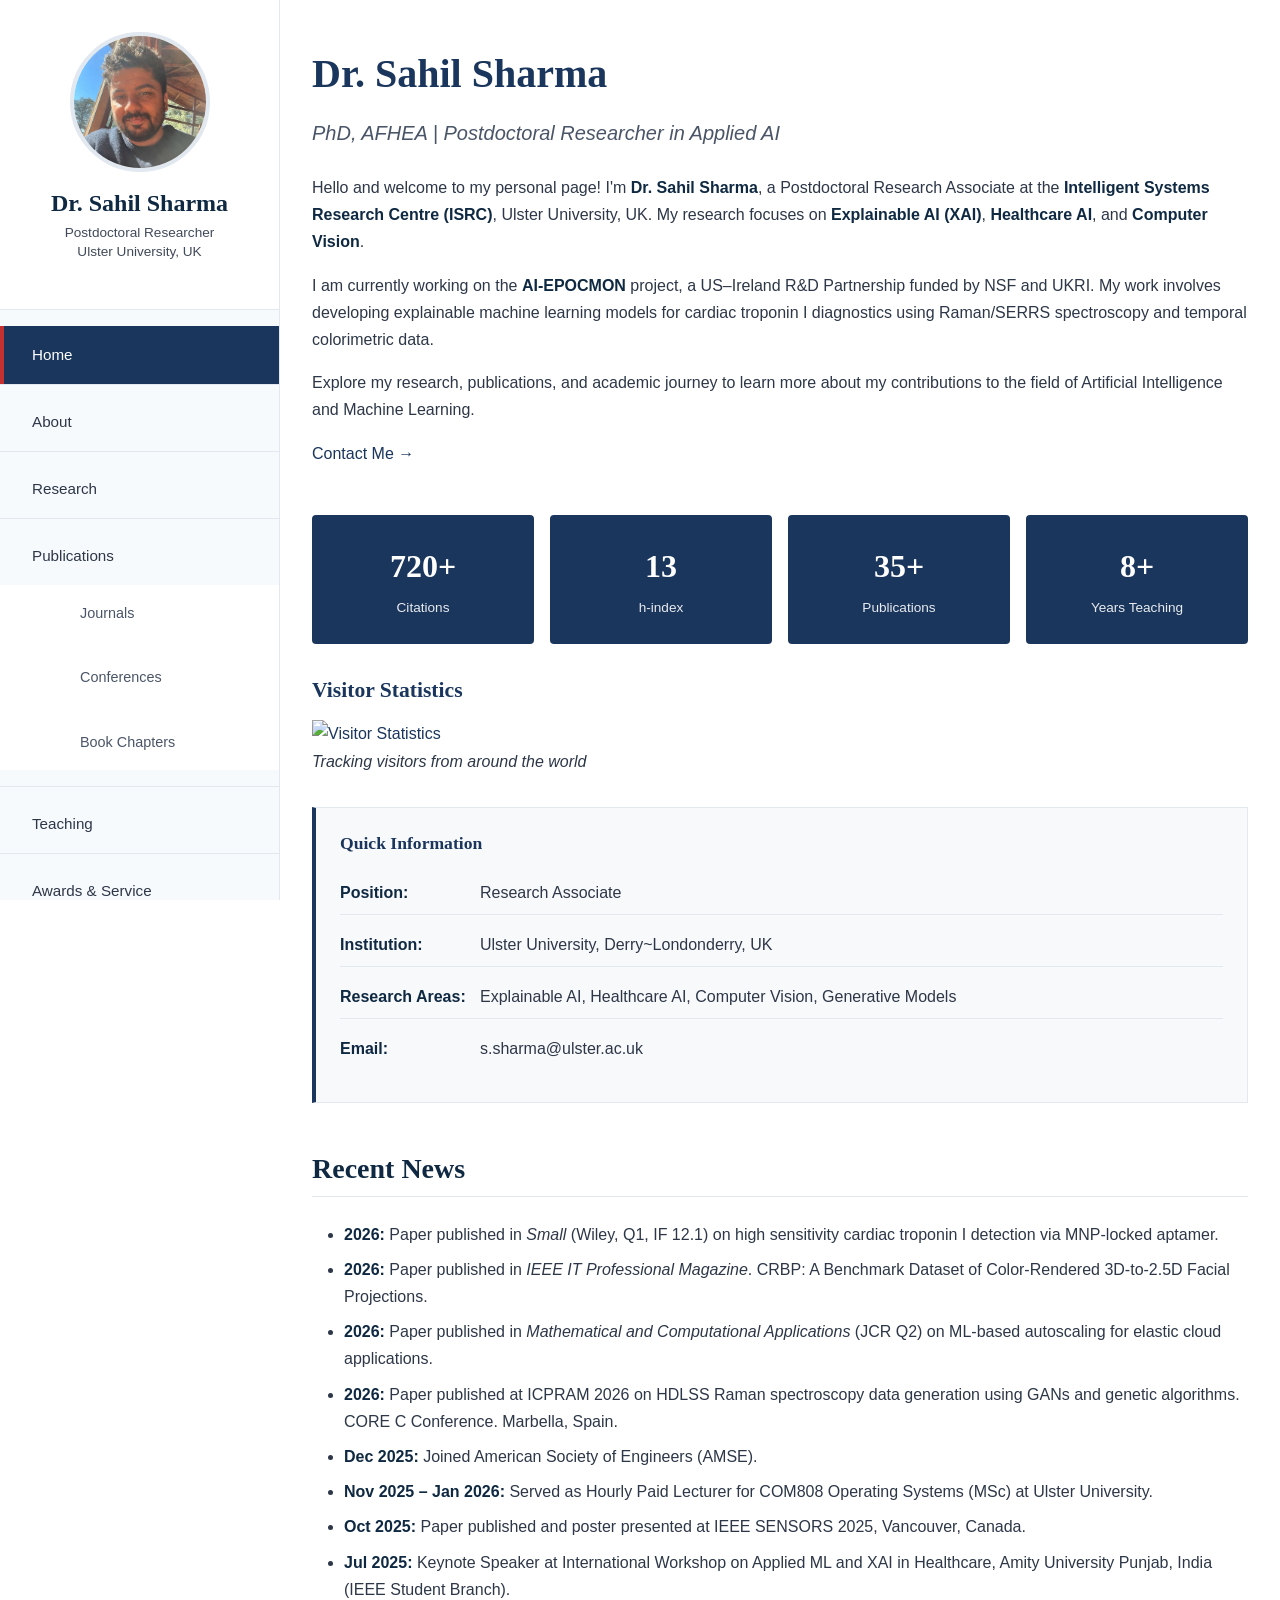
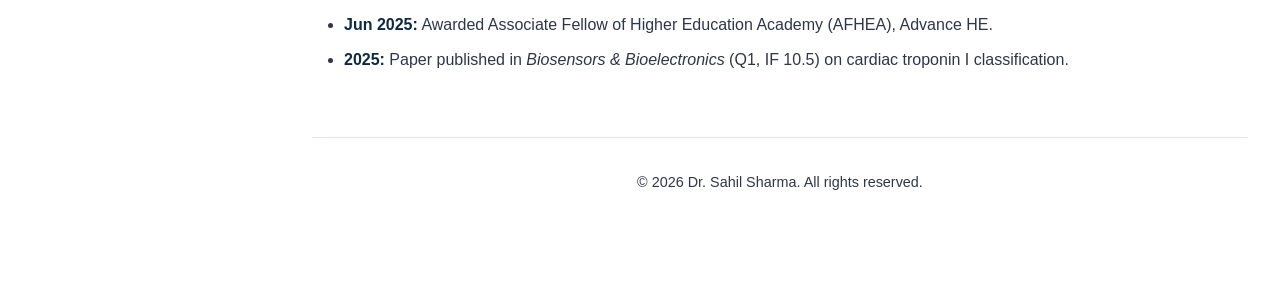
==== commit 515dd12e: "Update index.html" ====
--- a/index.html
+++ b/index.html
@@ -141,7 +141,7 @@
           <li><strong>2026:</strong> Paper published in <em>Small</em> (Wiley, Q1, IF 12.1) on high sensitivity cardiac troponin I detection via MNP-locked aptamer.</li>
           <li><strong>2026:</strong> Paper published in <em>IEEE IT Professional Magazine</em>. CRBP: A Benchmark Dataset of Color-Rendered 3D-to-2.5D Facial Projections.</li>
           <li><strong>2026:</strong> Paper published in <em>Mathematical and Computational Applications</em> (JCR Q2) on ML-based autoscaling for elastic cloud applications.</li>
-          <li><strong>2026:</strong> Paper published at ICPRAM 2026 on HDLSS Raman spectroscopy data generation using GANs and genetic algorithms. CORE C Conference. Marbella, Spain </li>
+          <li><strong>2026:</strong> Paper published at ICPRAM 2026 on HDLSS Raman spectroscopy data generation using GANs and genetic algorithms. CORE C Conference. Marbella, Spain. </li>
           <li><strong>Dec 2025:</strong> Joined American Society of Engineers (AMSE).</li>
           <li><strong>Nov 2025 – Jan 2026:</strong> Served as Hourly Paid Lecturer for COM808 Operating Systems (MSc) at Ulster University.</li>
           <li><strong>Oct 2025:</strong> Paper published and poster presented at IEEE SENSORS 2025, Vancouver, Canada.</li>
